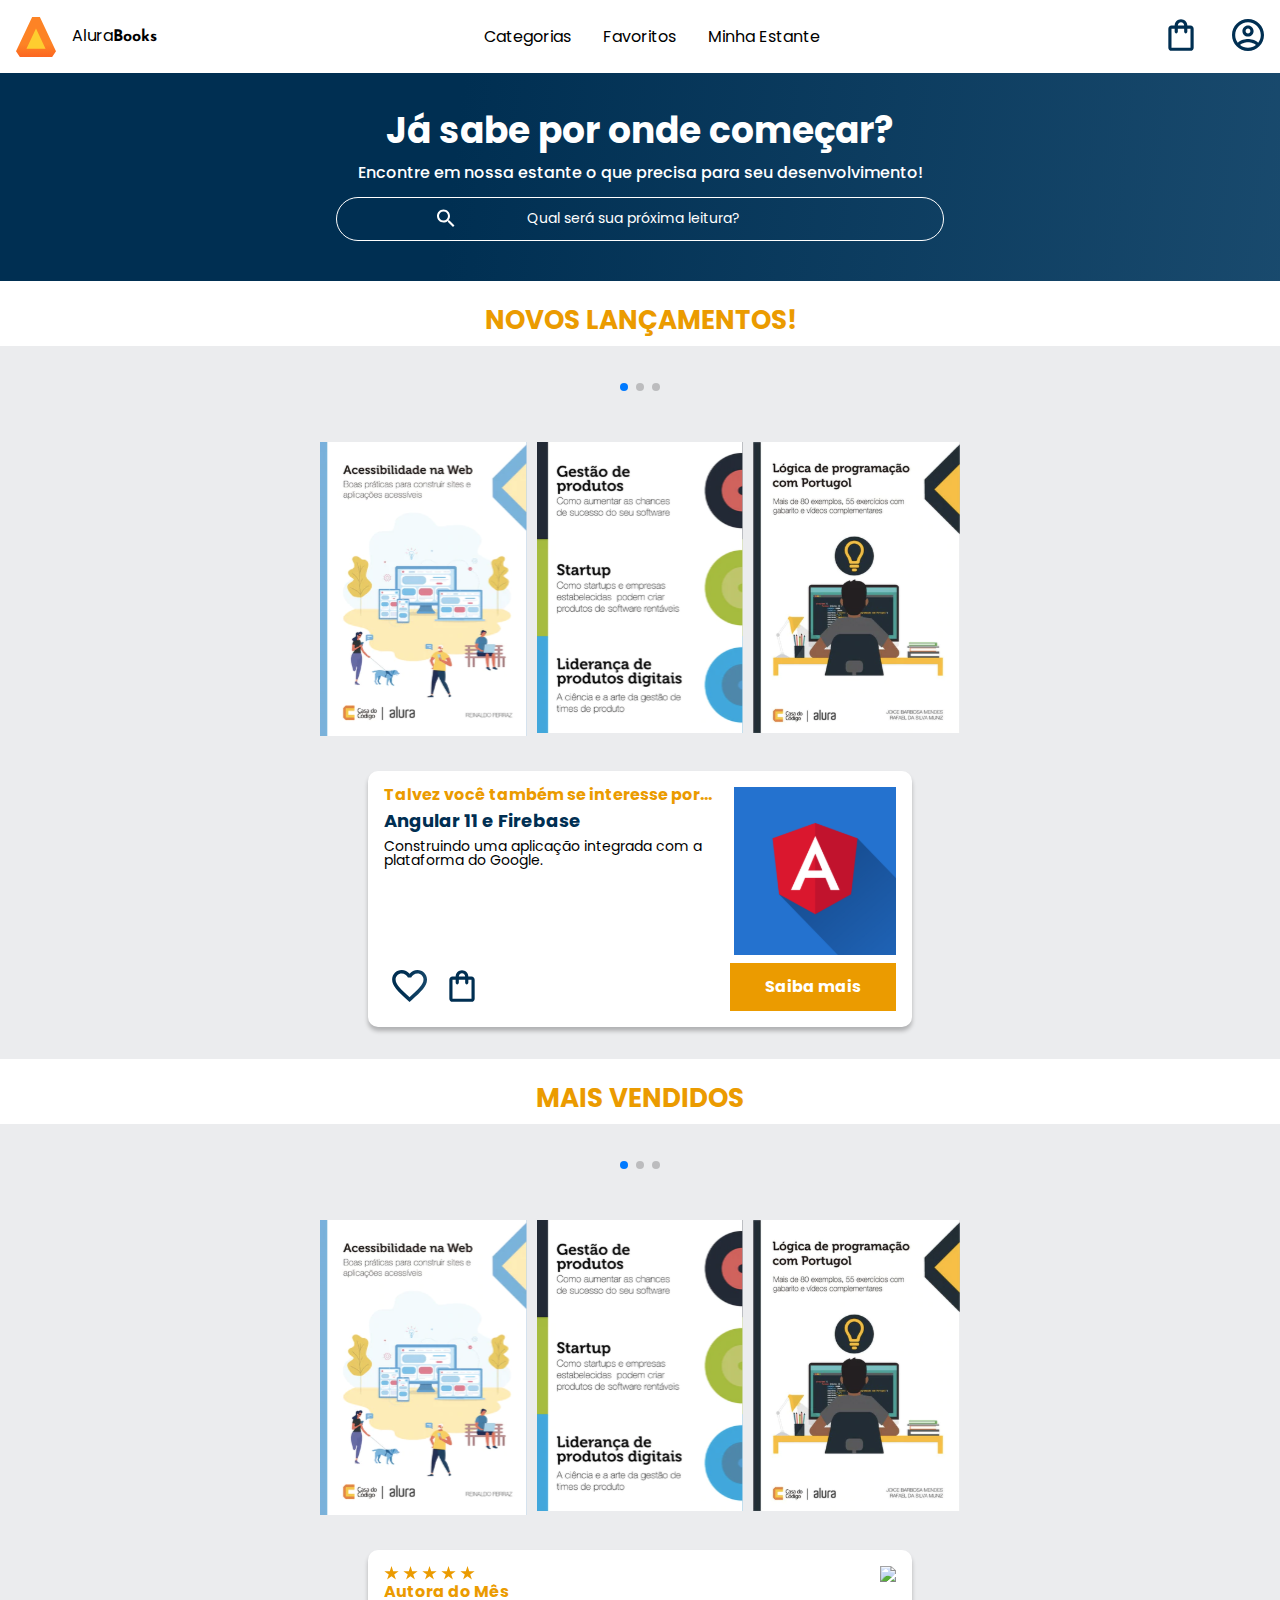
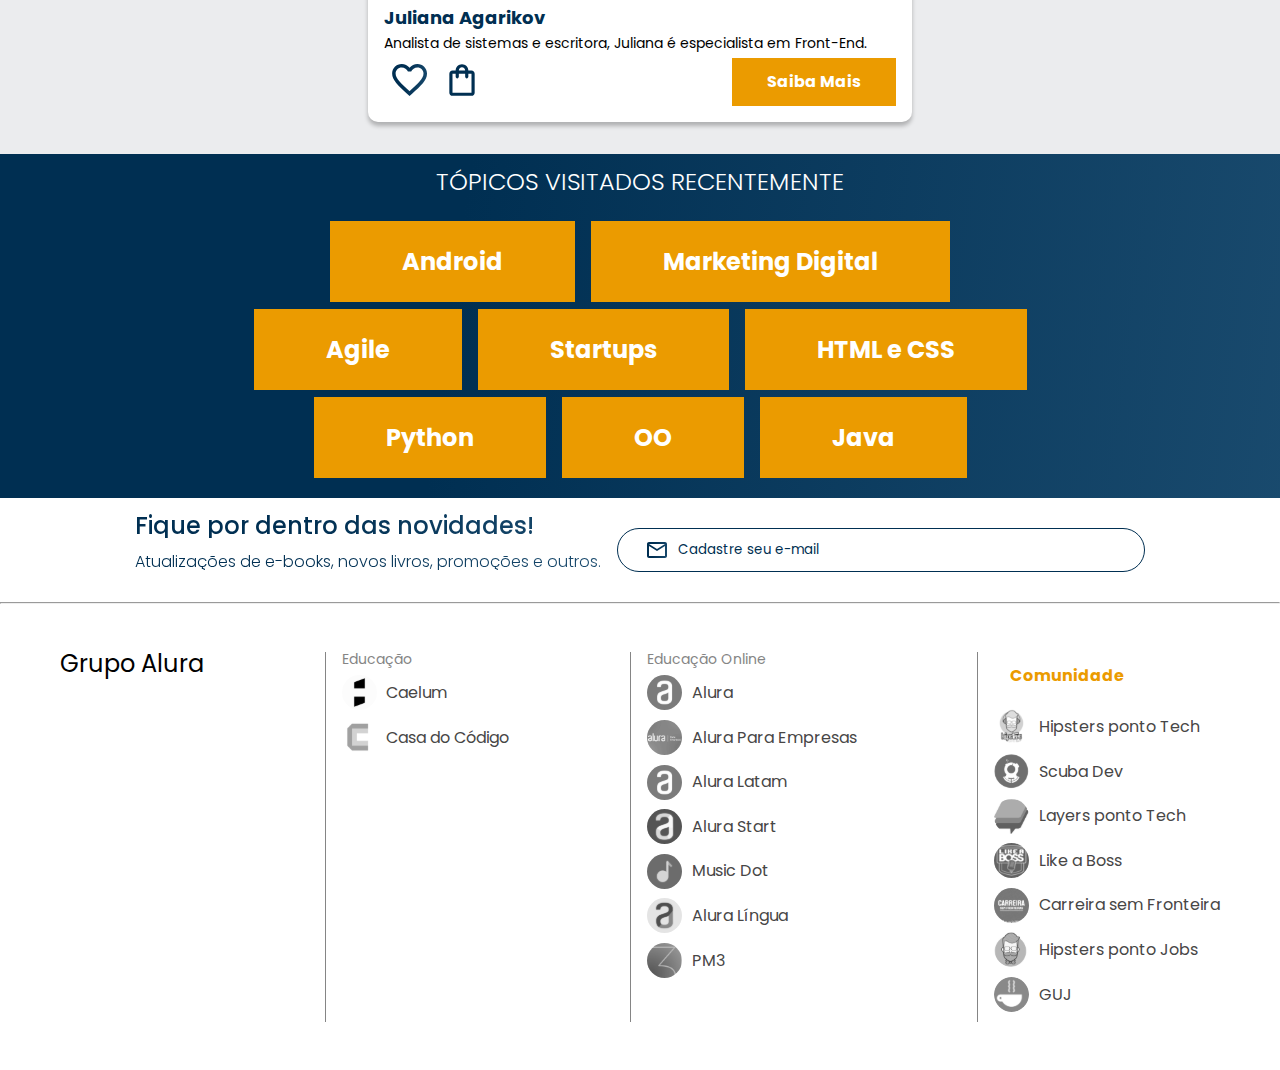
==== index.html @ 2967732c "Upando arquivos fora da pasta principal" ====
<!DOCTYPE html>
<html>

<head>
    <meta chartset="UTF-8">
    <meta lang="pt-br">
    <meta name="viewport" content="width=device-width, initial-scale=1.0">
    <title>AluraBooks</title>




    <link rel="preconnect" href="https://fonts.googleapis.com">
    <link rel="preconnect" href="https://fonts.gstatic.com" crossorigin>
    <link href="https://fonts.googleapis.com/css2?family=Poppins:wght@400;700&display=swap" rel="stylesheet">
    <link href="https://fonts.googleapis.com/css2?family=Josefin+Sans:ital,wght@0,100..700;1,100..700&display=swap"
        rel="stylesheet">
    <link rel="stylesheet" href="https://cdn.jsdelivr.net/npm/swiper@11/swiper-bundle.min.css" />

    <link rel="stylesheet" href="reset.css">
    <link rel="stylesheet" href="styles.css">



</head>

<body>
    <header class="cabecalho">
        <div class="cabecalho__container">
            <input type="checkbox" id="menu" class="container__botao">
            <label for="menu" class="container__rotulo">
                <span class="cabecalho__menu-hamburguer container__imagem"></span>
            </label>

            <ul class="lista-menu">
                <li class="lista-menu__titulo">Categorias</li>
                <li class="lista-menu__item">
                    <a href="#" class="lista-menu__link">Programação</a>
                </li>
                <li class="lista-menu__item">
                    <a href="#" class="lista-menu__link">Front-end</a>
                </li>
                <li class="lista-menu__item">
                    <a href="#" class="lista-menu__link">Infraestrutura</a>
                </li>
                <li class="lista-menu__item">
                    <a href="#" class="lista-menu__link">Busines</a>
                </li>
                <li class="lista-menu__item">
                    <a href="#" class="lista-menu__link"> Design & UX</a>
                </li>
            </ul>


            <img class="container__imagem" src="/assets/Logo.svg" alt="Logo da AluraBooks">
            <h1 class="container__titulo">Alura<b class="container__titulo-negrito">Books</b></h1>
        </div>


        <ul class="opcoes">
            <input type="checkbox" id="opcoes-menu" class="opcoes__botao">
            <label for="opcoes-menu" class="opcoes__rotulo">
                <li class="opcoes__item">Categorias</li>
            </label>
            <ul class="lista-menu">
                <li class="lista-menu__item">
                    <a href="#" class="lista-menu__link">Programação</a>
                </li>
                <li class="lista-menu__item">
                    <a href="#" class="lista-menu__link">Front-end</a>
                </li>
                <li class="lista-menu__item">
                    <a href="#" class="lista-menu__link">Infraestrutura</a>
                </li>
                <li class="lista-menu__item">
                    <a href="#" class="lista-menu__link">Busines</a>
                </li>
                <li class="lista-menu__item">
                    <a href="#" class="lista-menu__link"> Design & UX</a>
                </li>
            </ul>
            <li class="opcoes__item"><a href="#" class="opcoes__link">Favoritos</a></li>
            <li class="opcoes__item"><a href="#" class="opcoes__link">Minha Estante</a></li>
        </ul>


        <div class="cabecalho__container">

            <a href="#">
                <img class="container__imagem container__imagem-transparente" src="assets/Favoritos.svg"
                    alt="Favoritos">
            </a>

            <a href="#" class="container__link">
                <img class="container__imagem" src="assets/Sacola.svg" alt="Sacola de compras">
                <p class="container__texto">Minha Sacola</p>
            </a>

            <a href="#" class="container__link">
                <img class="container__imagem" src="assets/Usuario.svg" alt="Usuario">
                <p class="container__texto">Meu Perfil</p>
            </a>

        </div>


    </header>

    <section class="banner">
        <h2 class="banner__titulo"> Já sabe por onde começar?</h2>
        <p class="banner__texto">Encontre em nossa estante o que precisa para seu desenvolvimento!</p>
        <input type="search" class="banner__pesquisa" placeholder="Qual será sua próxima leitura?">
    </section>

    <section class="carrossel">
        <h2 class="carrossel__titulo">Novos Lançamentos!</h2>
        <!-- Slider main container -->
        <div class="carrossel__container">
            <div class="swiper">
                <div class="swiper-pagination"></div>
                <!-- Additional required wrapper -->
                <div class="swiper-wrapper">
                    <!-- Slides -->
                    <div class="swiper-slide"><img src="assets/Acessibilidade.svg" alt="Acessibilidade"></div>
                    <div class="swiper-slide"><img src="assets/Gestão.svg" alt="Gestão"></div>
                    <div class="swiper-slide"><img src="assets/Portugol.svg" alt="Portugol"></div>
                    <div class="swiper-slide"><img src="assets/Guia Front-end.svg" alt="Guia-front end"></div>
                    <div class="swiper-slide"> <img src="assets/Arquitetura.svg" alt="arquitetura"></div>
                </div>
                <!-- If we need pagination -->


                <!-- If we need navigation buttons -->
                <div class="swiper-button-prev"></div>
                <div class="swiper-button-next"></div>

                <!-- If we need scrollbar -->
                <div class="swiper-scrollbar"></div>
            </div>

            <div class="card">
                <!--1ª linha-->
                <div class="card__descricao">
                    <!--1ª coluna-->
                    <div class="descricao">
                        <h3 class="descricao__titulo">Talvez você também se interesse por...</h3>
                        <h2 class="descricao__titulo-livro">Angular 11 e Firebase</h2>
                        <p class="descricao__texto">Construindo uma aplicação integrada com a plataforma do Google.</p>
                    </div>
                    <!--2ª coluna-->
                    <img src="assets/Angular.svg" alt="Angular" class="descricao__imagem">
                </div>

                <!--2ª linha-->
                <div class="card__botoes">
                    <ul class="botoes">
                        <li class="botoes__item"><img src="assets/Favoritos.svg" alt="favoritos"></li>
                        <li class="botoes__item"><img src="assets/Sacola.svg" alt="sacola"></li>
                    </ul>
                    <!--2ª coluna-->
                    <a href="#" class="botoes__ancora">Saiba mais</a>
                </div>
            </div>
        </div>


        <h2 class="sub-carrossel carrossel__titulo">Mais Vendidos</h2>
        <div class="carrossel__container">
            <div class="swiper">
                <div class="swiper-pagination"></div>
                <!-- Additional required wrapper -->
                <div class="swiper-wrapper">
                    <!-- Slides -->
                    <div class="swiper-slide"><img src="assets/Acessibilidade.svg" alt="Acessibilidade"></div>
                    <div class="swiper-slide"><img src="assets/Gestão.svg" alt="Gestão"></div>
                    <div class="swiper-slide"><img src="assets/Portugol.svg" alt="Portugol"></div>
                    <div class="swiper-slide"><img src="assets/Guia Front-end.svg" alt="Guia-front end"></div>
                    <div class="swiper-slide"> <img src="assets/Arquitetura.svg" alt="arquitetura"></div>
                </div>
                <!-- If we need pagination -->


                <!-- If we need navigation buttons -->
                <div class="swiper-button-prev"></div>
                <div class="swiper-button-next"></div>

                <!-- If we need scrollbar -->
                <div class="swiper-scrollbar"></div>
            </div>

            <div class="card">
                <!--1ª linha-->
                <div class="card__descricao">
                    <!--1ª coluna-->
                    <div class="descricao">
                        <img src="assets/Estrelinhas.svg" alt="estrelinhas">
                        <h3 class="descricao__titulo">Autora do Mês</h3>
                        <h2 class="descricao__titulo-livro">Juliana Agarikov</h2>
                        <p class="descricao__texto">Analista de sistemas e escritora, Juliana é especialista em
                            Front-End.
                        </p>
                    </div>
                    <!--2ª coluna-->
                    <img src="assets/Escritora.svg">
                </div>
                <!--2ª linha-->
                <div class="card__botoes">
                    <ul class="botoes">
                        <li class="botoes__item"><img src="assets/Favoritos.svg" alt="favoritos"></li>
                        <li class="botoes__item"><img src="assets/Sacola.svg" alt="sacola"></li>
                    </ul>
                    <!--2ª coluna-->
                    <a href="#" class="botoes__ancora">Saiba Mais</a>
                </div>
            </div>
        </div>

    </section>


    <section class="topicos">
        <h2 class="topicos__titulo">TÓPICOS VISITADOS RECENTEMENTE</h2>
        <ul class="topicos__lista">
            <li class="topicos__item">
                <a href="#" class="topicos__link">Android</a>
            </li>
            <li class="topicos__item">
                <a href="#" class="topicos__link">Marketing Digital</a>
            </li>
            <li class="topicos__item">
                <a href="#" class="topicos__link">Agile</a>
            </li>
            <li class="topicos__item">
                <a href="#" class="topicos__link">Startups</a>
            </li>
            <li class="topicos__item">
                <a href="#" class="topicos__link">HTML e CSS</a>
            </li>
            <li class="topicos__item">
                <a href="#" class="topicos__link">Python</a>
            </li>
            <li class="topicos__item">
                <a href="#" class="topicos__link">OO</a>
            </li>
            <li class="topicos__item">
                <a href="#" class="topicos__link">Java</a>
            </li>
        </ul>
    </section>

    <section class="contato">
        <div class="contato__descricao">
            <h2 class="contato__titulo">Fique por dentro das novidades!</h2>
            <p class="contato__texto">Atualizações de e-books, novos livros, promoções e outros.</p>
        </div>
        <input type="email" class="contato__email" placeholder="Cadastre seu e-mail">
    </section>

    <hr />

    <footer class="rodape">
        <h2 class="rodape__titulo">Grupo Alura</h2>
        <ul class="lista-rodape">
            <li class="lista-rodape__titulo">Educação</li>

            <li class="lista-rodape__item">
                <img src="assets/Caelum.svg" alt="Logo da caelum">
                <a href="#" class="lista-rodape__link">Caelum</a>
            </li>

            <li class="lista-rodape__item">
                <img src="assets/CasaDoCodigo.svg" alt="Logo da casa do código">
                <a href="#" class="lista-rodape__link">Casa do Código</a>
            </li>

        </ul>

        <ul class="lista-rodape">
            <li class="lista-rodape__titulo">Educação Online</li>

            <li class="lista-rodape__item">
                <img src="assets/Alura.svg" alt="Logo Alura">
                <a href="#" class="lista-rodape__link">Alura</a>
            </li>

            <li class="lista-rodape__item">
                <img src="assets/AluraEmpresas.svg" alt="Logo alura para empresas">
                <a href="#" class="lista-rodape__link">Alura Para Empresas</a>
            </li>

            <li class="lista-rodape__item">
                <img src="assets/AluraLatam.svg" alt="Logo alura latam">
                <a href="#" class="lista-rodape__link">Alura Latam</a>
            </li>

            <li class="lista-rodape__item">
                <img src="assets/AluraStart.svg" alt="Logo alura start">
                <a href="#" class="lista-rodape__link">Alura Start</a>
            </li>

            <li class="lista-rodape__item">
                <img src="assets/MusicDot.svg" alt="Logo music dot">
                <a href="#" class="lista-rodape__link">Music Dot</a>
            </li>

            <li class="lista-rodape__item">
                <img src="assets/AluraLingua.svg" alt="Logo alura língua">
                <a href="#" class="lista-rodape__link">Alura Língua</a>
            </li>

            <li class="lista-rodape__item">
                <img src="assets/PM3.svg" alt="Logo pm3">
                <a href="#" class="lista-rodape__link">PM3</a>
            </li>
        </ul>

        <ul class="lista-rodape">
            <li class="lista-menu__titulo">Comunidade</li>
            <li class="lista-rodape__item">
                <img src="assets/HipstersTech.svg" alt="Logo hipsters pont tech">
                <a href="#" class="lista-rodape__link">Hipsters ponto Tech</a>
            </li>

            <li class="lista-rodape__item">
                <img src="assets/Scuba.svg" alt="Logo scuba dev">
                <a href="#" class="lista-rodape__link">Scuba Dev</a>
            </li>

            <li class="lista-rodape__item">
                <img src="assets/Layers.svg" alt="Logo layers ponto tech">
                <a href="#" class="lista-rodape__link">Layers ponto Tech</a>
            </li>

            <li class="lista-rodape__item">
                <img src="assets/LikeABoss.svg" alt="Logo like a boss">
                <a href="#" class="lista-rodape__link">Like a Boss</a>
            </li>

            <li class="lista-rodape__item">
                <img src="assets/CarreiraSemFronteira.svg" alt="Logo carreira sem fronteira">
                <a href="#" class="lista-rodape__link">Carreira sem Fronteira</a>
            </li>

            <li class="lista-rodape__item">
                <img src="assets/HipstersJobs.svg" alt="Logo hipsters ponto jobs">
                <a href="#" class="lista-rodape__link">Hipsters ponto Jobs</a>
            </li>

            <li class="lista-rodape__item">
                <img src="assets/GUJ.svg" alt="Logo guj">
                <a href="#" class="lista-rodape__link">GUJ</a>
            </li>

        </ul>
    </footer>




    <script src="https://cdn.jsdelivr.net/npm/swiper@11/swiper-bundle.min.js"></script>

    <script>
        const swiper = new Swiper('.swiper', {
            spaceBetween: 10,
            slidesPerView: 3,
            pagination: {
                el: '.swiper-pagination',
                type: 'bullets',
            },
        })
    </script>

</body>


</html>
---- styles.css ----
@Import url("styles/header.css");
@import url("styles/banner.css");
@import url("styles/carrossel.css");
@import url("styles/topicos.css");
@import url("styles/contato.css");
@import url("styles/rodape.css");

:root{
    --cor-de-fundo: #EBECEE;
    --branco: #FFFFFF;
    --laranja: #EB9B00;
    --amarelo: #fccb05;
    --azul-escuro: #002F52;
    --azul-degrade: linear-gradient(97.54deg, #002F52 35.49%, #326589 165.37%);
    --font-principal: 'Poppins';
    --font-secundaria: 'Josefin Sans';
    --preto: #000000; 
    --cinza: #474646;
    --cinza-claro: #858585;
    
}

body{
    background-color: var(--cor-de-fundo);
    font-family: var(--font-principal);
    font-size: 16px;
    font-weight: 400;
}
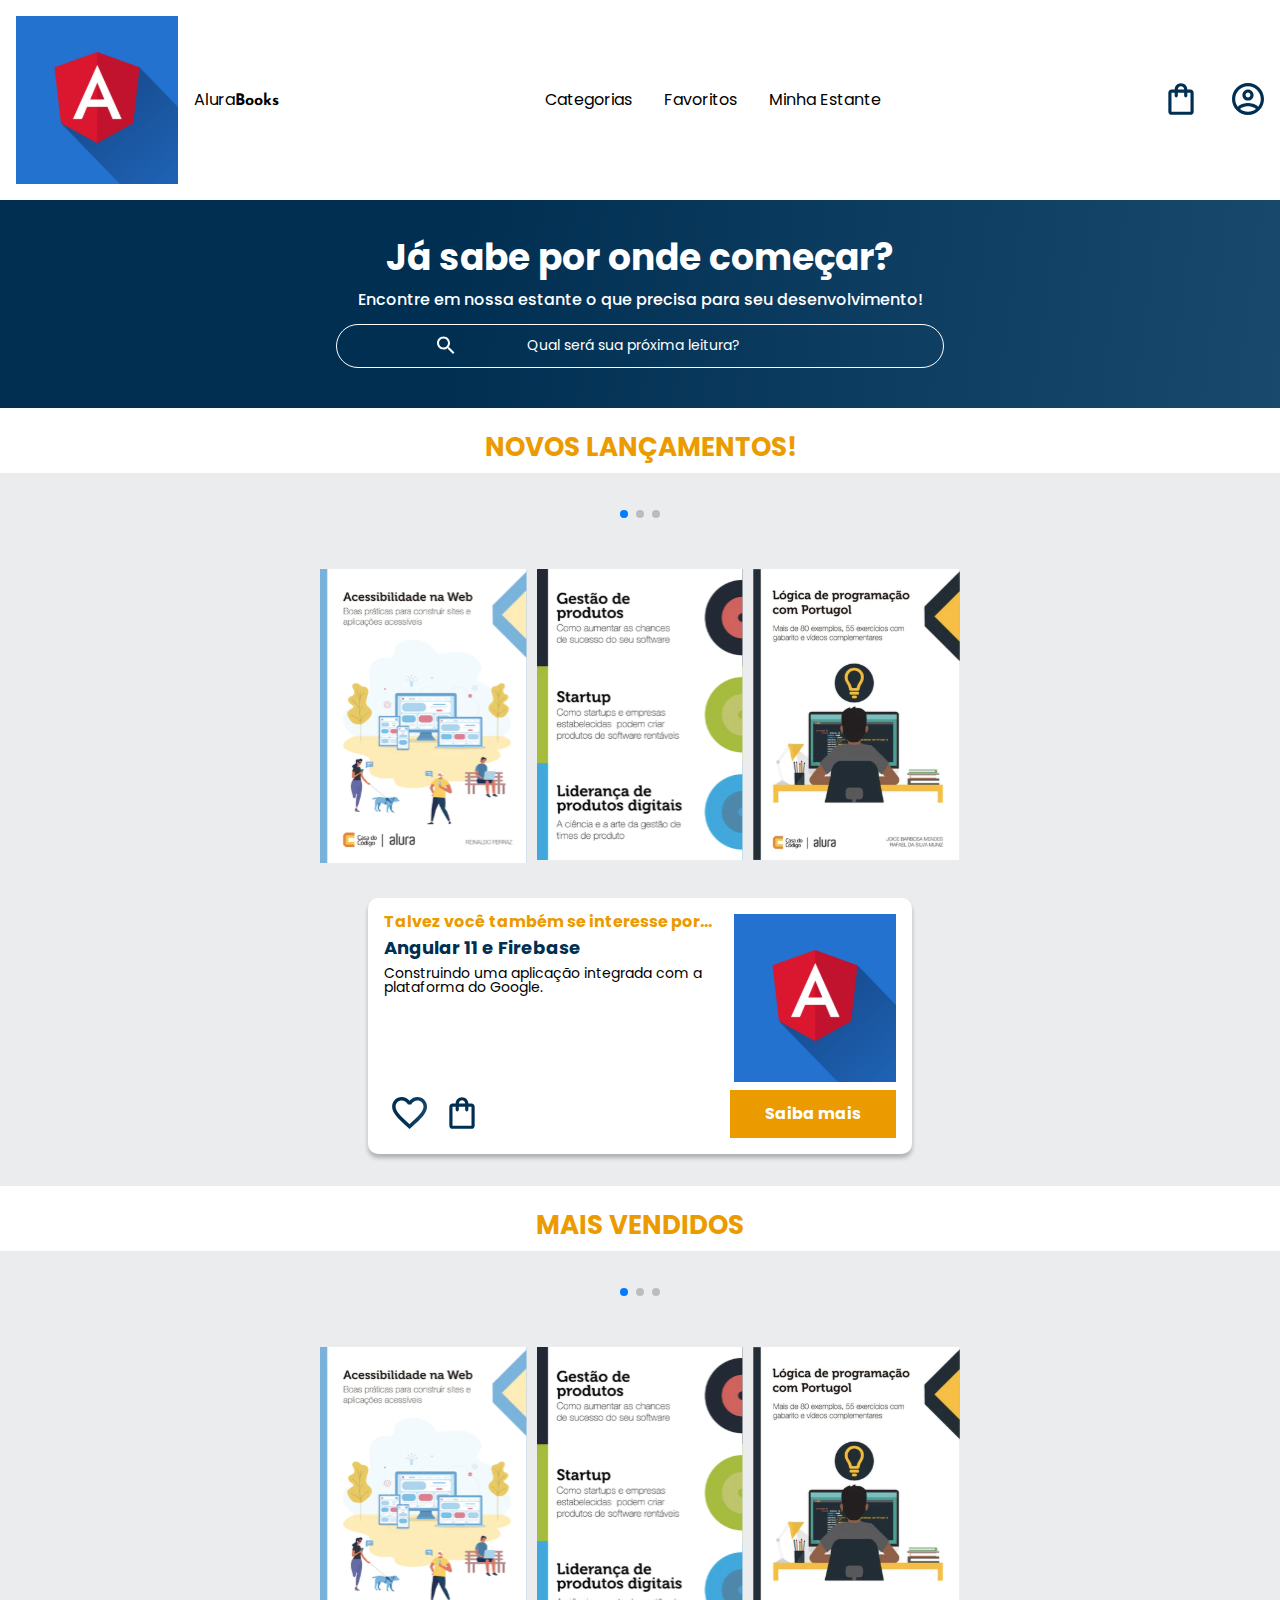
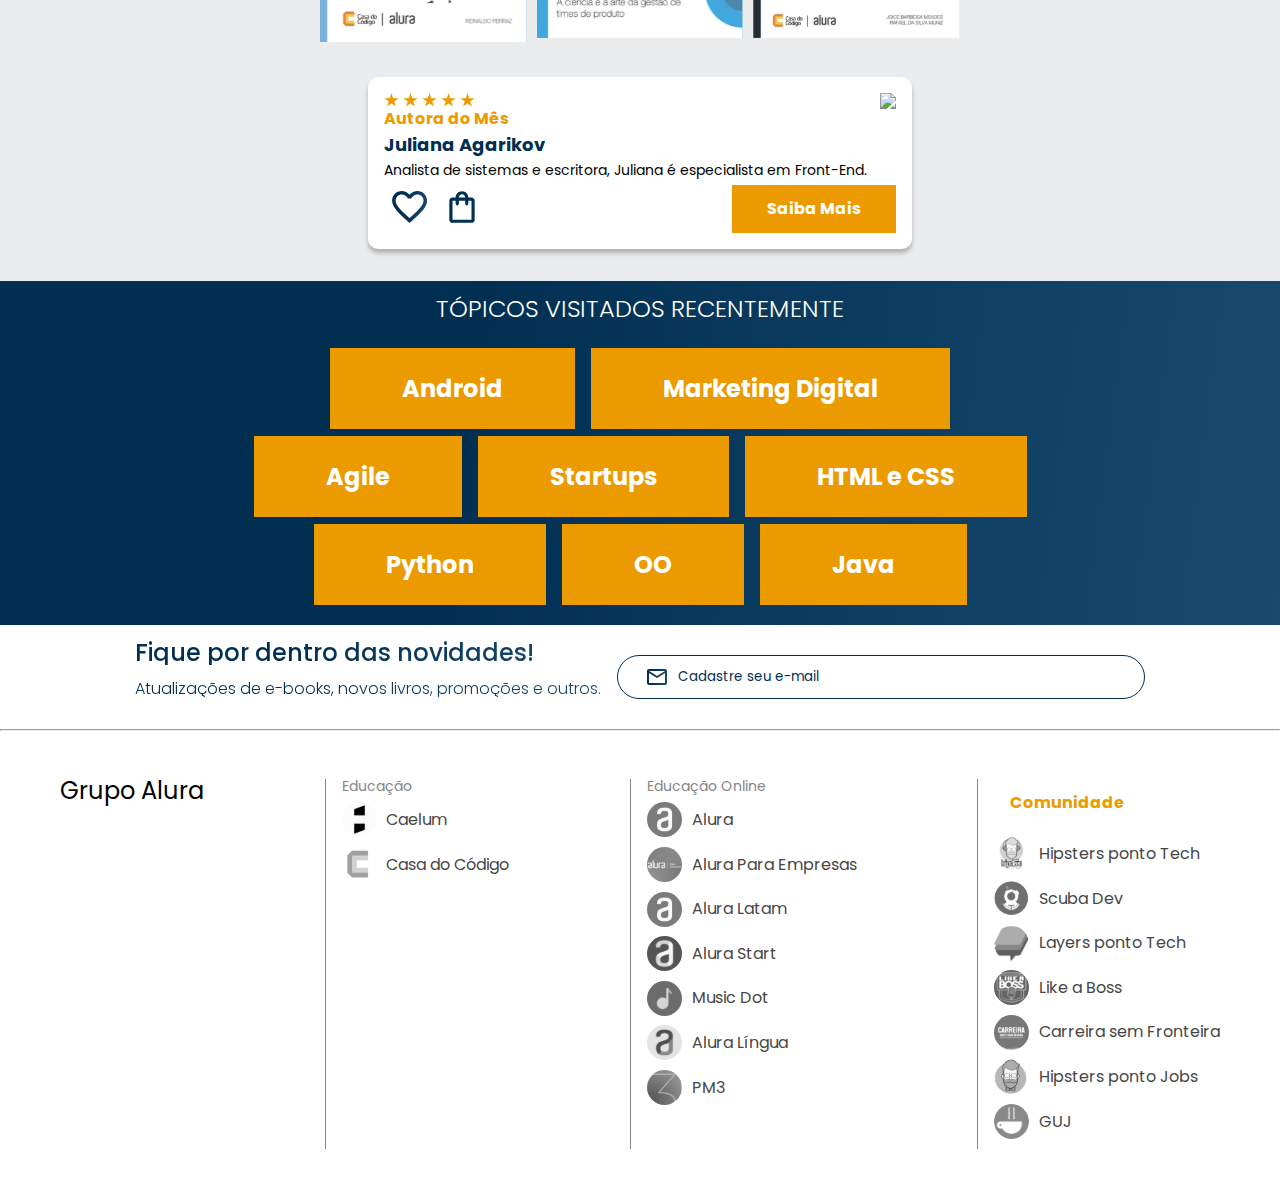
==== commit e232207b: "Update index.html" ====
--- a/index.html
+++ b/index.html
@@ -52,7 +52,7 @@
             </ul>
 
 
-            <img class="container__imagem" src="/assets/Logo.svg" alt="Logo da AluraBooks">
+            <img class="container__imagem" src="/assets/Angular.svg" alt="Logo da AluraBooks">
             <h1 class="container__titulo">Alura<b class="container__titulo-negrito">Books</b></h1>
         </div>
 
@@ -373,4 +373,4 @@
 </body>
 
 
-</html>+</html>
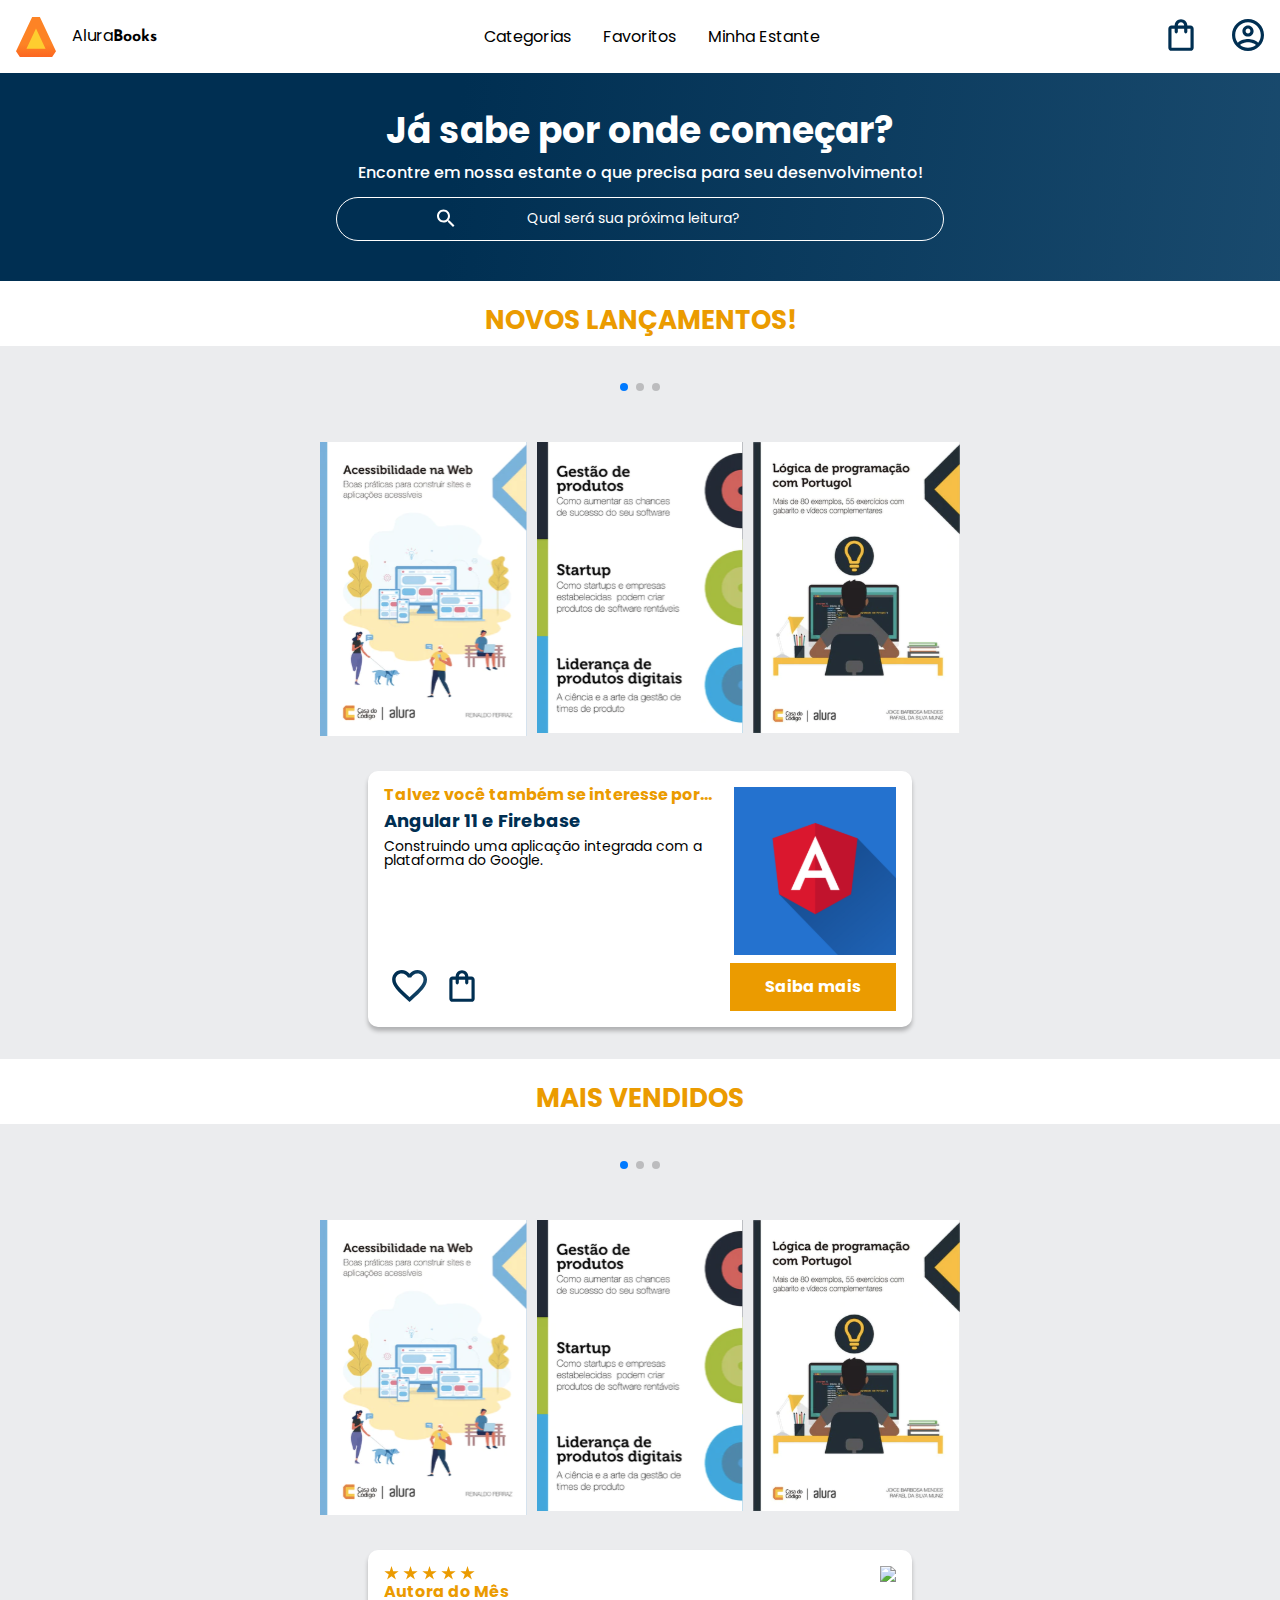
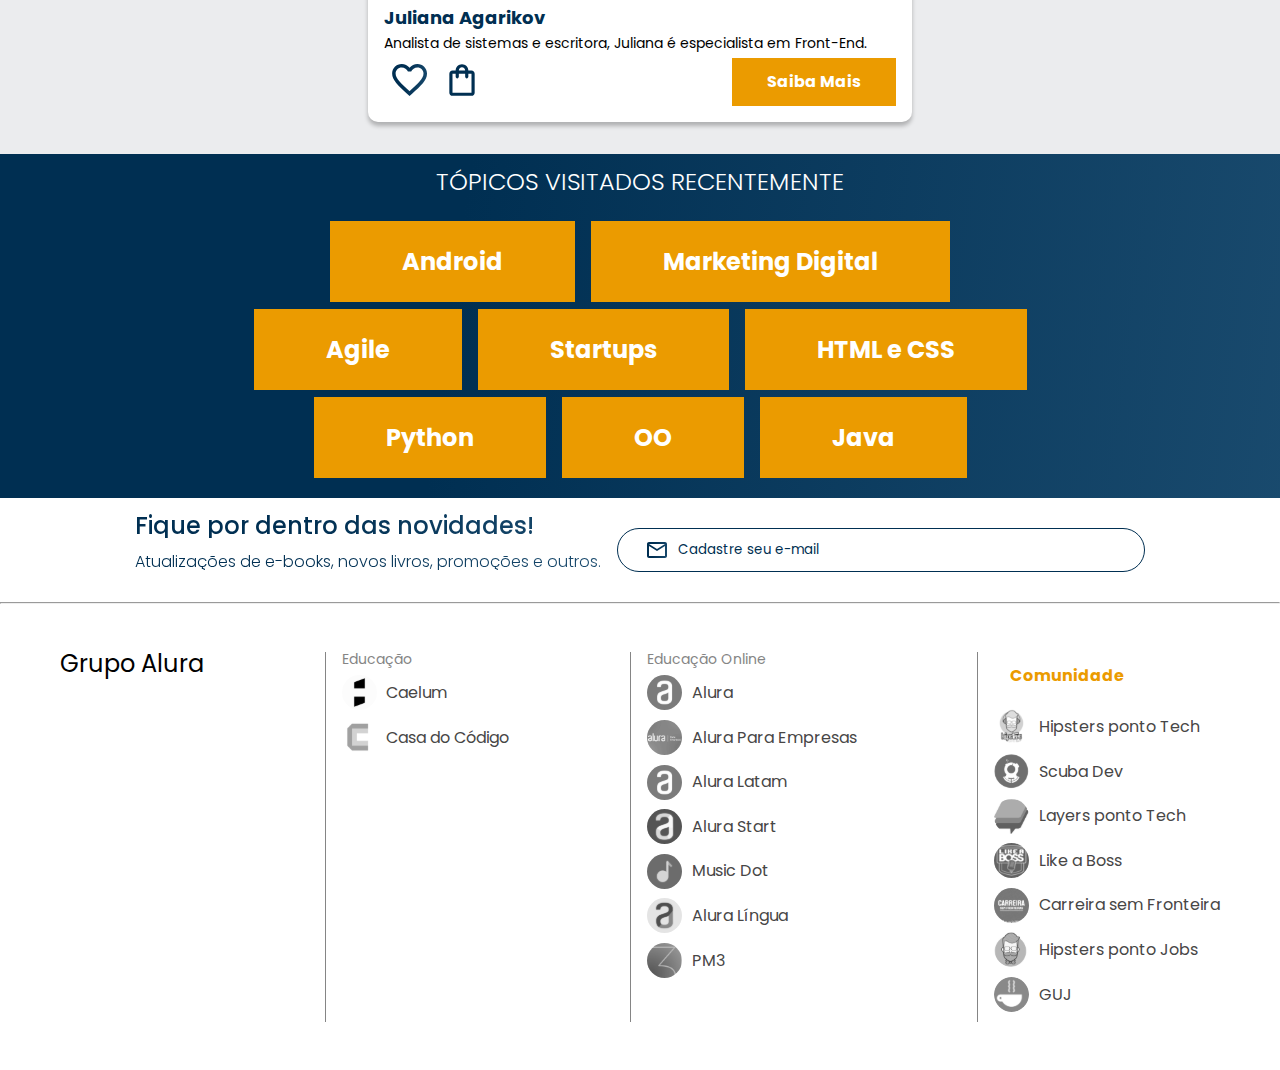
==== commit 17f2c5bb: "Update index.html" ====
--- a/index.html
+++ b/index.html
@@ -52,7 +52,7 @@
             </ul>
 
 
-            <img class="container__imagem" src="/assets/Angular.svg" alt="Logo da AluraBooks">
+            <img class="container__imagem" src="/assets/Logo.svg" alt="Logo da AluraBooks">
             <h1 class="container__titulo">Alura<b class="container__titulo-negrito">Books</b></h1>
         </div>
 
